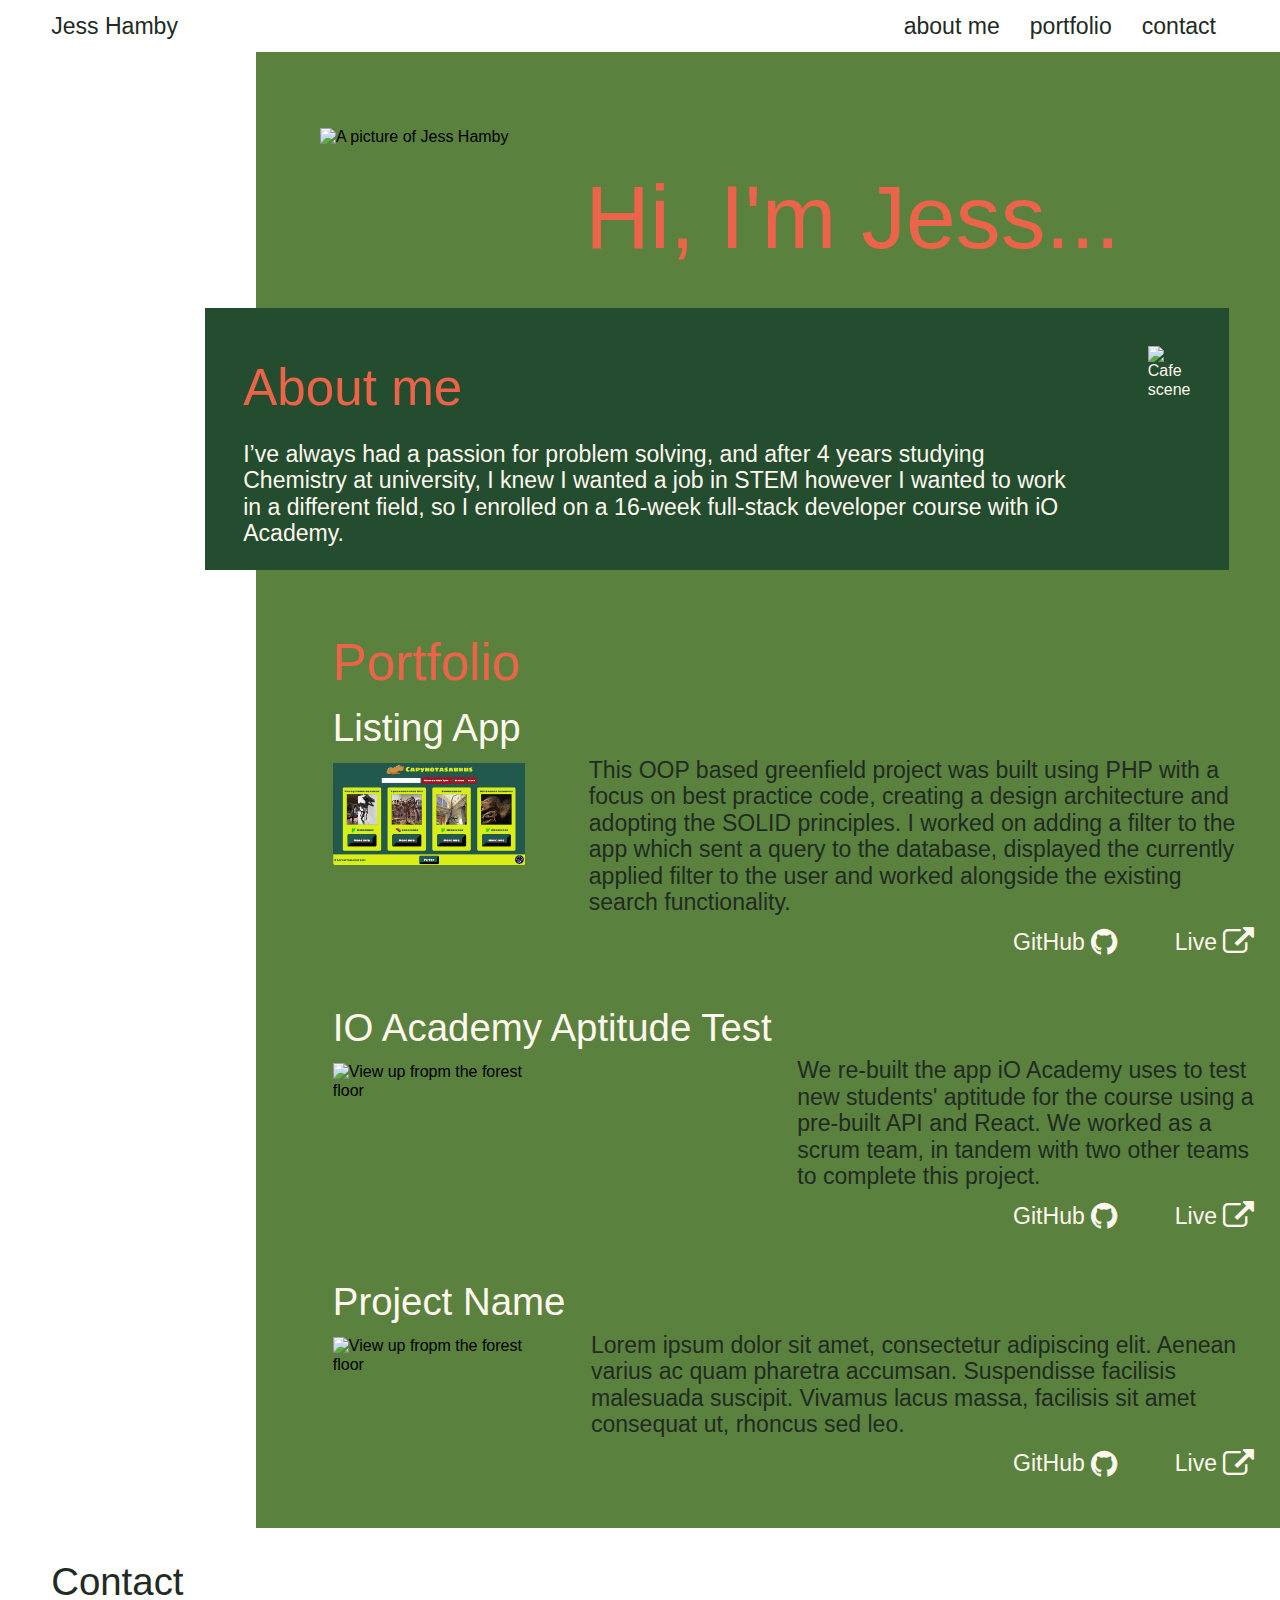
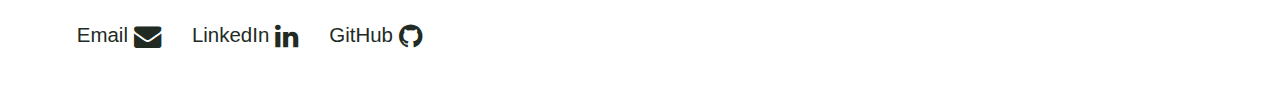
==== index.html @ 1f891fcf "Renamed portfolio.html to index.html, Updated a few project names and descriptions and added a pictu" ====
<!DOCTYPE html>
<html lang="en">
<head>
    <meta charset="UTF-8" />
    <meta name="viewport" content="width=device-width, initial-scale=1.0" />
    <title>Jess Hamby | Portfolio</title>
    <link rel="stylesheet" href="normalize.css" />
    <link rel="stylesheet" href="portfolio.css" />
    <link rel="stylesheet" href="https://cdnjs.cloudflare.com/ajax/libs/font-awesome/4.7.0/css/font-awesome.min.css">
</head>
<body id="body">
	<nav>
		<a href="#body">Jess Hamby</a>
		<div class="nav-links">
			<a href="#about">about me</a>
			<a href="#portfolio">portfolio</a>
			<a href="#contact">contact</a>
		</div>
	</nav>
	<main>
		<!-- Header -->
		<header>
			<img src="https://images.pexels.com/photos/1840101/pexels-photo-1840101.jpeg?auto=compress&cs=tinysrgb&dpr=2&h=750&w=1260" alt="A picture of Jess Hamby" />
			<h1>Hi, I'm Jess...</h1>
		</header>
		
		<!--About -->
		<section class="about" id="about">
			<div class="about-text">
				<h2>About me</h2>
				<p>I’ve always had a passion for problem solving, and after 4 years studying Chemistry at university, I knew I wanted a job in STEM however I wanted to work in a different field, so I enrolled on a 16-week full-stack developer course with iO Academy.</p>
			</div>
			<div>
				<img src="https://images.pexels.com/photos/52576/pexels-photo-52576.jpeg?auto=compress&cs=tinysrgb&dpr=2&w=500" alt="Cafe scene" />
			</div>
		</section>
		
		<!-- Portfolio -->
		<section class="portfolio" id="portfolio">
			
			<!-- Project 1-->
			<h2>Portfolio</h2>
			<section>
				<div>
					<h3>Listing App</h3>
					<img src="Dino_listing_app.png" alt="The dino listing app created in this project" class="portfolio-img" />
				</div>
				<div class="portfolio-text">
					<p>This OOP based greenfield project was built using PHP with a focus on best practice code, creating a design architecture and adopting the SOLID principles. I worked on adding a filter to the app which sent a query to the database, displayed the currently applied filter to the user and worked alongside the existing search functionality. </p>
					<div class="portfolio-links">
						<a href="https://github.com/iO-Academy/2021-aug-dinos-listing" target="_blank">
							GitHub
							<i class="fa fa-github fa-lg"></i>
						</a>
						<a href="https://dev.io-academy.uk/projects/2021-aug/2021-aug-dinos-listing/" target="_blank">
							Live
							<i class="fa fa-external-link fa-lg"></i>
						</a>
					</div>
				</div>
			</section>
			
			<!-- Project 2-->
			<section>
				<div>
					<h3>IO Academy Aptitude Test </h3>
					<img src="https://images.pexels.com/photos/1229102/pexels-photo-1229102.jpeg?auto=compress&cs=tinysrgb&dpr=2&w=500" alt="View up fropm the forest floor" class="portfolio-img"/>
				</div>
				<div class="portfolio-text">
					<p>We re-built the app iO Academy uses to test new students' aptitude for the course using a pre-built API and React. We worked as a scrum team, in tandem with two other teams to complete this project.</p>
					<div class="portfolio-links">
						<a href="https://github.com/iO-Academy/aptitude-test-react" target="_blank">
							GitHub
							<i class="fa fa-github fa-lg"></i>
						</a>
						<a href="#" target="_blank">
							Live
							<i class="fa fa-external-link fa-lg"></i>
						</a>
					</div>
				</div>
			</section>
			
			<!-- Project 3-->
			<section>
				<div>
					<h3>Project Name</h3>
					<img src="https://images.pexels.com/photos/1229102/pexels-photo-1229102.jpeg?auto=compress&cs=tinysrgb&dpr=2&w=500" alt="View up fropm the forest floor" class="portfolio-img"/>
				</div>
				<div class="portfolio-text">
					<p>Lorem ipsum dolor sit amet, consectetur adipiscing elit. Aenean varius ac quam pharetra accumsan. Suspendisse facilisis malesuada suscipit. Vivamus lacus massa, facilisis sit amet consequat ut, rhoncus sed leo.</p>
					<div class="portfolio-links">
						<a href="#" target="_blank">
							GitHub
							<i class="fa fa-github fa-lg"></i>
						</a>
						<a href="#" target="_blank">
							Live
							<i class="fa fa-external-link fa-lg"></i>
						</a>
					</div>
				</div>
			</section>
		</section>
		
	</main>
	
	<footer id="contact">
		<h3>Contact</h3>
		<div>
			<a href="mailto: jesshamby99@gmail.com">
				Email
				<i class="fa fa-envelope fa-lg"></i>
			</a>
			<a href="https://www.linkedin.com/in/jessica-hamby-433b92b7/" target="_blank">
				LinkedIn 
				<i class="fa fa-linkedin fa-lg"></i>
			</a>
			<a href="https://github.com/jesshamby" target="_blank">
				GitHub
				<i class="fa fa-github fa-lg"></i>
			</a>
		</div>
	</footer>
</body>
</html>
---- portfolio.css ----
* {
	box-sizing: border-box;
	font-family: Helvetica, "sans-sarif";
}

h1, h2, h3, h4{
	font-weight: normal;
}

/* Nav bar*/

nav {
	position: fixed;
	width: 100%;
	top: 0;
	left: 0;
	background-color: #FFFFFF;
	display: flex;
	justify-content: space-between;
	z-index: 10;
}

nav, footer {
	padding: 1vw 4vw;
	color: #212B23;
}

a {
	text-decoration: none;
	color: #212B23;
	font-size: 1.8vw;
}

.nav-links a{
	padding: 0 1vw;	
}

h1, h2 {
	color: #EB6449;
}

/* Main */

main{
	background-color: #5B813E;
	padding-top: 6vw;
	margin-left: 20%;
	width: 80%;
}

header {
	display: flex;
	padding: 4vw 1vw 3vw 5vw;
}

header img {
	max-width: 35vw;
}

h1{
	padding: 3vw 0 0 6vw;
	font-size: 7vw;
	margin: 0;
}

section {
	display: flex;
}

h2 {
	font-size: 4vw;
	padding: 4vw 0 0 6vw;
	margin: 0;
}

p {
	font-size: 1.8vw;
}

/* About Me */

.about {
	background-color: #234D2E;
	position: relative;
	left: -4vw;
	color: #FFF7EE;
}

.about h2 {
	padding-left: 0;
}

.about-img {
	display: flex;
	justify-content: center;
	align-items: center;
}

.about img {
	width: 35vw;
	height: 35vw;
	margin: 3vw;
}

.about-text {
	margin: 0 3vw;
}

/* Portfolio */

.portfolio {
	display: flex;
	flex-direction: column;
	padding: 1vw 0;
}

.portfolio-img {
	max-width: 15vw;
	margin: 0 3vw 3vw 6vw;
}

.portfolio h3 {
	padding-left: 6vw;
	margin: 1vw 0;
	white-space: nowrap;
}

h3 {
	font-size: 3vw;
}

h3, .portfolio-links a{
	color: #FFF7EE;
}

.portfolio p {
	margin: 5vw 2vw 1vw 2vw;
	color: #212B23;
}

.portfolio-text {
	display: flex;
	flex-direction: column;
	justify-content: space-between;
	margin-bottom: 3vw;
}

.portfolio-links {
	text-align: right;
}

.portfolio-links a {
	margin: 0 2vw;
}

/* Footer */

footer {
	margin-bottom: 4vw;
}

footer h3 {
	color: #212B23;
	margin: 1.5vw 0;
}

footer a {
	margin-left: 2vw;
	font-size: 1.6vw;
}

/* Font Awesome Icons & hovers */

.fa-github:before {
	content: "\f09b";
}

.fa-linkedin:before {
	content: "\f08c";
}

.fa-envelope:before {
	content: "\f0e0";
}

.fa-external-link:before {
	content: "\f08e";
} 

.fab {
	font-family: "Font Awesome 5 Brands";
}

a:hover {
	color: #EB6449;
}

@media screen and (max-width: 1200px){

	p, footer a, .portfolio a, nav a {
		font-size: 2.7vw;
	}
	
	h2 {
		font-size: 5vw;
	}
	
	h3 {
		font-size: 4vw;
	}

	.portfolio section {
		display: flex;
		flex-direction: column;
	}

	.portfolio p {
		margin: 0 0 1vw 6vw;
	}
	
	.portfolio-img {
		max-width: 20vw;
	}
}

@media screen and (max-width: 900px){
	
	p, footer a, .portfolio a, nav a {
		font-size: 3vw;
	}
	
	.about {
		display: flex;
		flex-direction: column;
	}
}

@media screen and (max-width: 700px){
	
	nav, footer {
		padding: 1vw 2vw;
	}
	
	p, footer a, .portfolio a, nav a {
		font-size: 5vw;
	}
	
	h1 {
		font-size: 8vw;
	}
	
	h2 {
		font-size: 7vw;
	}
	
	h3 {
		font-size: 6vw;
	}
	
	.portfolio p {
		margin-top: 2vw;
	}

	footer div {
		display: flex;
		flex-wrap: wrap;
		margin-left: 1vw;
	}
}
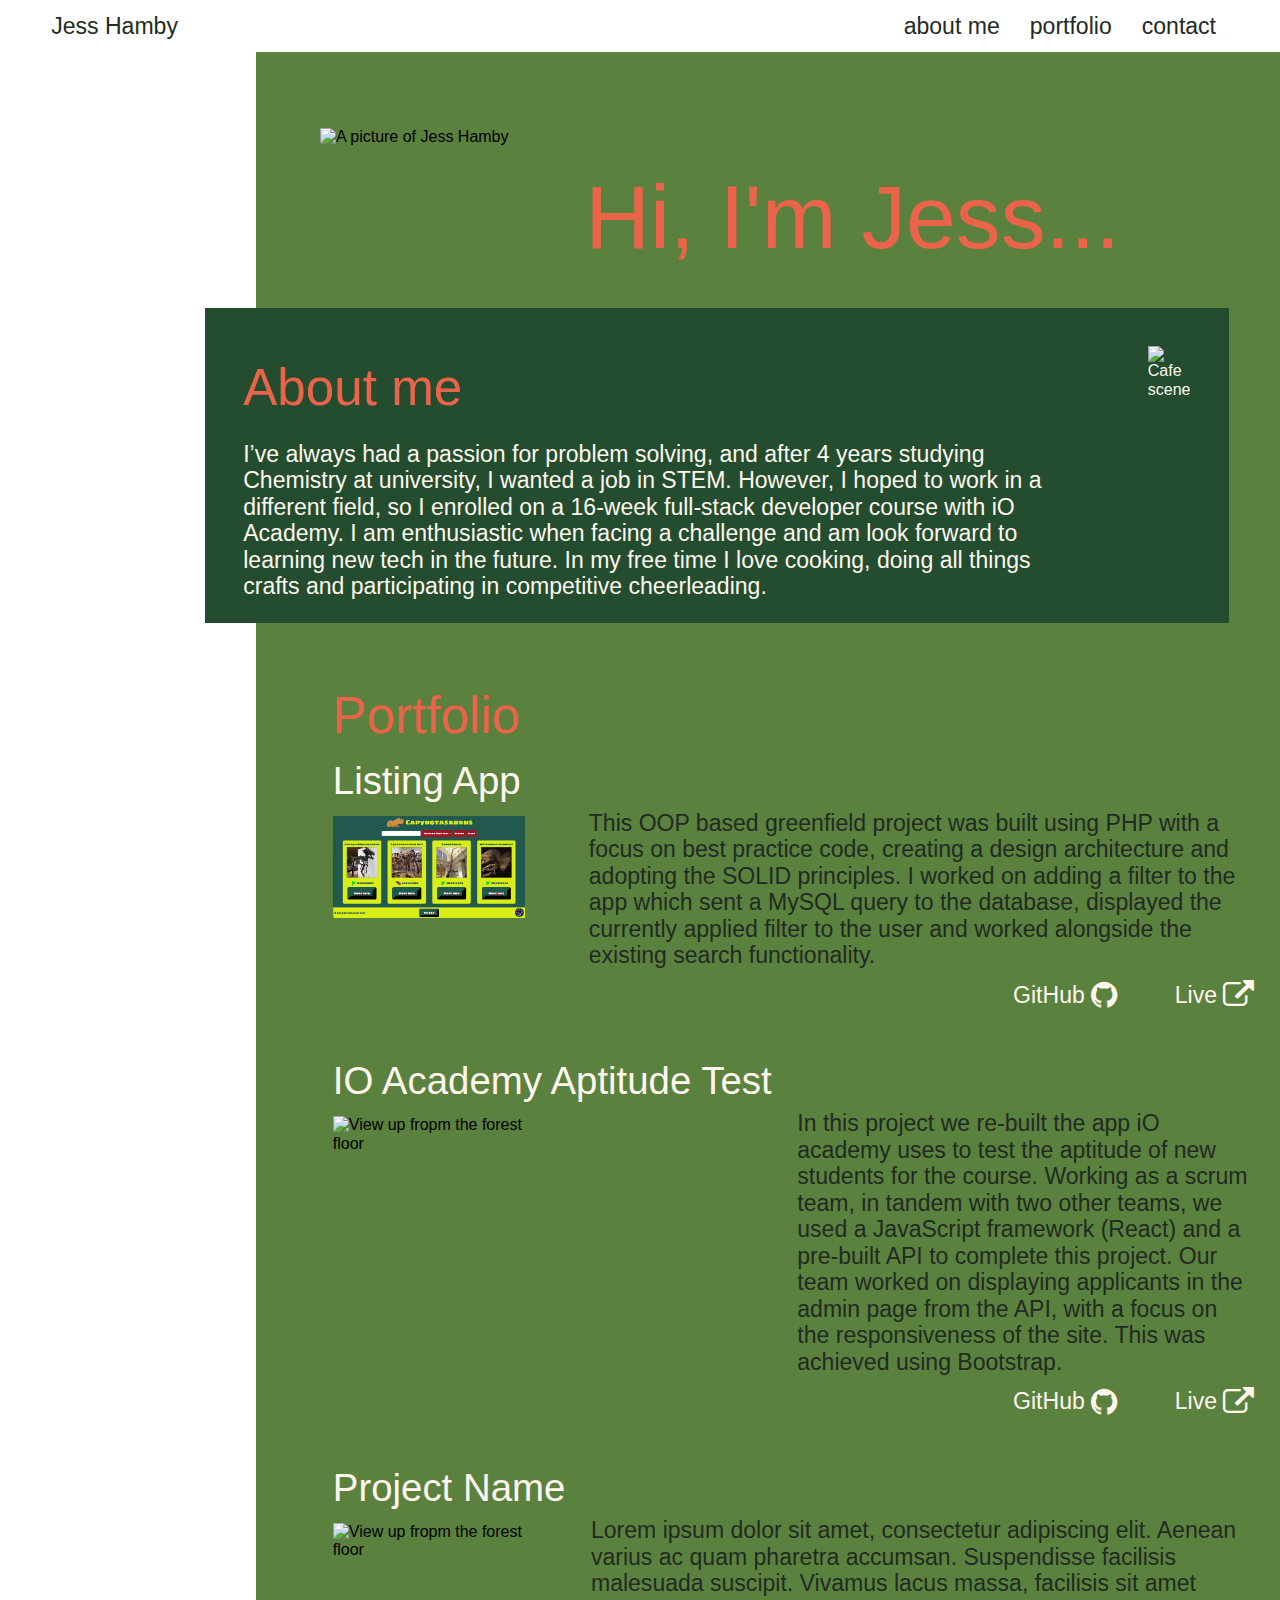
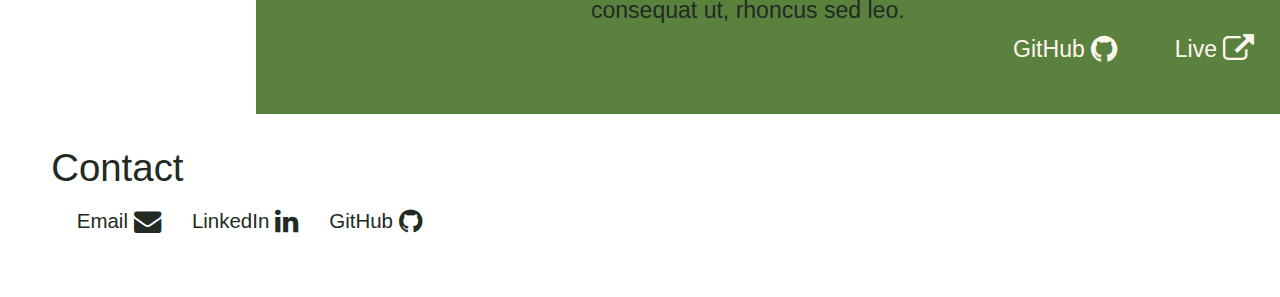
==== commit 95c4a07f: "Updated text and project image size." ====
--- a/index.html
+++ b/index.html
@@ -28,7 +28,7 @@
 		<section class="about" id="about">
 			<div class="about-text">
 				<h2>About me</h2>
-				<p>I’ve always had a passion for problem solving, and after 4 years studying Chemistry at university, I knew I wanted a job in STEM however I wanted to work in a different field, so I enrolled on a 16-week full-stack developer course with iO Academy.</p>
+				<p>I’ve always had a passion for problem solving, and after 4 years studying Chemistry at university, I wanted a job in STEM. However, I hoped to work in a different field, so I enrolled on a 16-week full-stack developer course with iO Academy. I am enthusiastic when facing a challenge and am look forward to learning new tech in the future. In my free time I love cooking, doing all things crafts and participating in competitive cheerleading.</p>
 			</div>
 			<div>
 				<img src="https://images.pexels.com/photos/52576/pexels-photo-52576.jpeg?auto=compress&cs=tinysrgb&dpr=2&w=500" alt="Cafe scene" />
@@ -46,7 +46,7 @@
 					<img src="Dino_listing_app.png" alt="The dino listing app created in this project" class="portfolio-img" />
 				</div>
 				<div class="portfolio-text">
-					<p>This OOP based greenfield project was built using PHP with a focus on best practice code, creating a design architecture and adopting the SOLID principles. I worked on adding a filter to the app which sent a query to the database, displayed the currently applied filter to the user and worked alongside the existing search functionality. </p>
+					<p>This OOP based greenfield project was built using PHP with a focus on best practice code, creating a design architecture and adopting the SOLID principles. I worked on adding a filter to the app which sent a MySQL query to the database, displayed the currently applied filter to the user and worked alongside the existing search functionality.</p>
 					<div class="portfolio-links">
 						<a href="https://github.com/iO-Academy/2021-aug-dinos-listing" target="_blank">
 							GitHub
@@ -67,7 +67,7 @@
 					<img src="https://images.pexels.com/photos/1229102/pexels-photo-1229102.jpeg?auto=compress&cs=tinysrgb&dpr=2&w=500" alt="View up fropm the forest floor" class="portfolio-img"/>
 				</div>
 				<div class="portfolio-text">
-					<p>We re-built the app iO Academy uses to test new students' aptitude for the course using a pre-built API and React. We worked as a scrum team, in tandem with two other teams to complete this project.</p>
+					<p>In this project we re-built the app iO academy uses to test the aptitude of new students for the course. Working as a scrum team, in tandem with two other teams, we used a JavaScript framework (React) and a pre-built API to complete this project. Our team worked on displaying applicants in the admin page from the API, with a focus on the responsiveness of the site. This was achieved using Bootstrap.  </p>
 					<div class="portfolio-links">
 						<a href="https://github.com/iO-Academy/aptitude-test-react" target="_blank">
 							GitHub
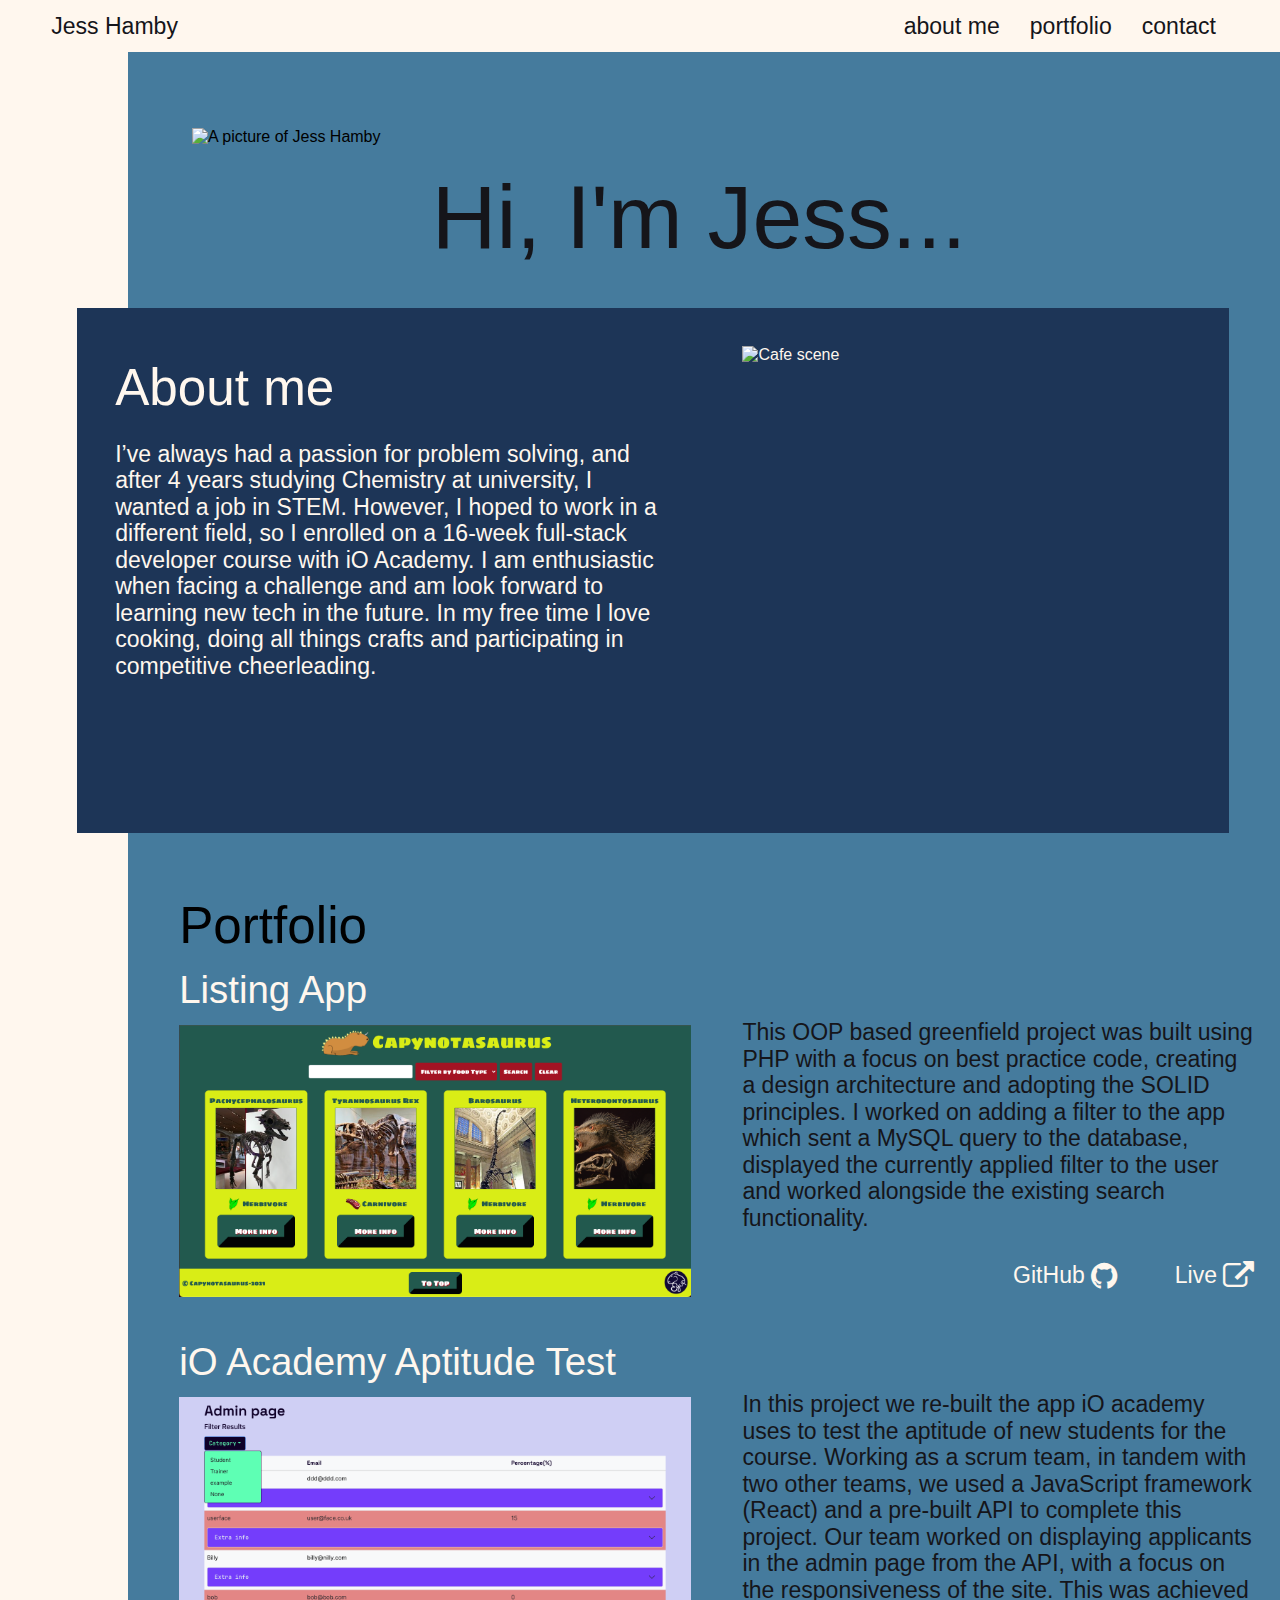
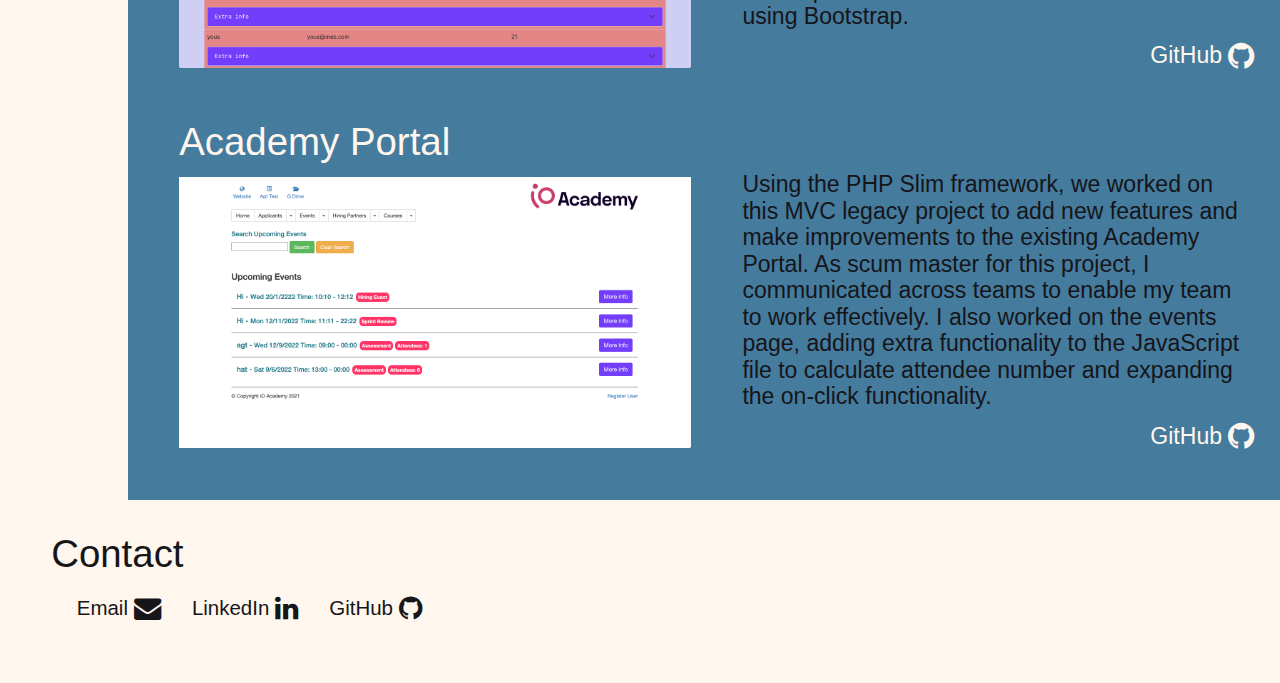
==== commit 5f24aff0: "Changed colour scheme so the contrast ratio is accessible, added an extra project, removed live link" ====
--- a/index.html
+++ b/index.html
@@ -63,8 +63,8 @@
 			<!-- Project 2-->
 			<section>
 				<div>
-					<h3>IO Academy Aptitude Test </h3>
-					<img src="https://images.pexels.com/photos/1229102/pexels-photo-1229102.jpeg?auto=compress&cs=tinysrgb&dpr=2&w=500" alt="View up fropm the forest floor" class="portfolio-img"/>
+					<h3>iO Academy Aptitude Test </h3>
+					<img src="iO_Academy_Aptitude_Test.png" alt="The admin page of the iO Academy aptitude test" class="portfolio-img"/>
 				</div>
 				<div class="portfolio-text">
 					<p>In this project we re-built the app iO academy uses to test the aptitude of new students for the course. Working as a scrum team, in tandem with two other teams, we used a JavaScript framework (React) and a pre-built API to complete this project. Our team worked on displaying applicants in the admin page from the API, with a focus on the responsiveness of the site. This was achieved using Bootstrap.  </p>
@@ -73,10 +73,10 @@
 							GitHub
 							<i class="fa fa-github fa-lg"></i>
 						</a>
-						<a href="#" target="_blank">
-							Live
-							<i class="fa fa-external-link fa-lg"></i>
-						</a>
+<!--						<a href="#" target="_blank">-->
+<!--							Live-->
+<!--							<i class="fa fa-external-link fa-lg"></i>-->
+<!--						</a>-->
 					</div>
 				</div>
 			</section>
@@ -84,20 +84,20 @@
 			<!-- Project 3-->
 			<section>
 				<div>
-					<h3>Project Name</h3>
-					<img src="https://images.pexels.com/photos/1229102/pexels-photo-1229102.jpeg?auto=compress&cs=tinysrgb&dpr=2&w=500" alt="View up fropm the forest floor" class="portfolio-img"/>
+					<h3>Academy Portal</h3>
+					<img src="Academy_Portal.png" alt="The Academy Portal events page" class="portfolio-img"/>
 				</div>
 				<div class="portfolio-text">
-					<p>Lorem ipsum dolor sit amet, consectetur adipiscing elit. Aenean varius ac quam pharetra accumsan. Suspendisse facilisis malesuada suscipit. Vivamus lacus massa, facilisis sit amet consequat ut, rhoncus sed leo.</p>
+					<p>Using the PHP Slim framework, we worked on this MVC legacy project to add new features and make improvements to the existing Academy Portal. As scum master for this project, I communicated across teams to enable my team to work effectively. I also worked on the events page, adding extra functionality to the JavaScript file to calculate attendee number and expanding the on-click functionality. </p>
 					<div class="portfolio-links">
-						<a href="#" target="_blank">
+						<a href="https://github.com/iO-Academy/AcademyPortal" target="_blank">
 							GitHub
 							<i class="fa fa-github fa-lg"></i>
 						</a>
-						<a href="#" target="_blank">
-							Live
-							<i class="fa fa-external-link fa-lg"></i>
-						</a>
+<!--						<a href="#" target="_blank">-->
+<!--							Live-->
+<!--							<i class="fa fa-external-link fa-lg"></i>-->
+<!--						</a>-->
 					</div>
 				</div>
 			</section>
--- a/portfolio.css
+++ b/portfolio.css
@@ -1,269 +1,255 @@
 * {
-	box-sizing: border-box;
-	font-family: Helvetica, "sans-sarif";
-}
-
-h1, h2, h3, h4{
-	font-weight: normal;
-}
-
-/* Nav bar*/
+  box-sizing: border-box;
+  font-family: Helvetica, "sans-sarif";
+}
+
+h1,
+h2,
+h3,
+h4 {
+  font-weight: normal;
+}
+
+body {
+  background-color: #FFF7EE;
+}
+
+/* Font Awesome Icons & hovers */
+.fa-github:before {
+  content: "\f09b";
+}
+
+.fa-linkedin:before {
+  content: "\f08c";
+}
+
+.fa-envelope:before {
+  content: "\f0e0";
+}
+
+.fa-external-link:before {
+  content: "\f08e";
+}
+
+.fab {
+  font-family: "Font Awesome 5 Brands";
+}
+
+a:hover {
+  color: #e63946;
+}
 
 nav {
-	position: fixed;
-	width: 100%;
-	top: 0;
-	left: 0;
-	background-color: #FFFFFF;
-	display: flex;
-	justify-content: space-between;
-	z-index: 10;
+  position: fixed;
+  width: 100%;
+  top: 0;
+  left: 0;
+  background-color: #FFF7EE;
+  display: flex;
+  justify-content: space-between;
+  z-index: 10;
 }
 
 nav, footer {
-	padding: 1vw 4vw;
-	color: #212B23;
+  padding: 1vw 4vw;
+  color: #15151a;
 }
 
 a {
-	text-decoration: none;
-	color: #212B23;
-	font-size: 1.8vw;
-}
-
-.nav-links a{
-	padding: 0 1vw;	
-}
-
-h1, h2 {
-	color: #EB6449;
-}
-
-/* Main */
-
-main{
-	background-color: #5B813E;
-	padding-top: 6vw;
-	margin-left: 20%;
-	width: 80%;
+  text-decoration: none;
+  color: #15151a;
+  font-size: 1.8vw;
+}
+
+.nav-links a {
+  padding: 0 1vw;
+}
+
+header h1 {
+  color: #15151a;
+}
+
+main {
+  background-color: #457b9d;
+  padding-top: 6vw;
+  margin-left: 10%;
+  width: 90%;
 }
 
 header {
-	display: flex;
-	padding: 4vw 1vw 3vw 5vw;
-}
-
+  display: flex;
+  padding: 4vw 1vw 3vw 5vw;
+}
 header img {
-	max-width: 35vw;
-}
-
-h1{
-	padding: 3vw 0 0 6vw;
-	font-size: 7vw;
-	margin: 0;
+  max-width: 35vw;
+}
+
+h1 {
+  padding: 3vw 0 0 4vw;
+  font-size: 7vw;
+  margin: 0;
 }
 
 section {
-	display: flex;
+  display: flex;
 }
 
 h2 {
-	font-size: 4vw;
-	padding: 4vw 0 0 6vw;
-	margin: 0;
+  font-size: 4vw;
+  padding: 4vw 0 0 4vw;
+  margin: 0;
 }
 
 p {
-	font-size: 1.8vw;
-}
-
-/* About Me */
+  font-size: 1.8vw;
+}
 
 .about {
-	background-color: #234D2E;
-	position: relative;
-	left: -4vw;
-	color: #FFF7EE;
-}
-
+  background-color: #1d3557;
+  position: relative;
+  left: -4vw;
+  color: #FFF7EE;
+}
 .about h2 {
-	padding-left: 0;
-}
-
-.about-img {
-	display: flex;
-	justify-content: center;
-	align-items: center;
-}
-
+  padding-left: 0;
+}
 .about img {
-	width: 35vw;
-	height: 35vw;
-	margin: 3vw;
+  display: flex;
+  justify-content: center;
+  align-items: center;
+  width: 35vw;
+  height: 35vw;
+  margin: 3vw;
 }
 
 .about-text {
-	margin: 0 3vw;
-}
-
-/* Portfolio */
+  margin: 0 3vw;
+}
 
 .portfolio {
-	display: flex;
-	flex-direction: column;
-	padding: 1vw 0;
+  display: flex;
+  flex-direction: column;
+  padding: 1vw 0;
+}
+.portfolio h3 {
+  padding-left: 4vw;
+  margin: 1vw 0;
+  white-space: nowrap;
+}
+.portfolio p {
+  margin: 5vw 2vw 1vw 2vw;
+  color: #15151a;
 }
 
 .portfolio-img {
-	max-width: 15vw;
-	margin: 0 3vw 3vw 6vw;
-}
-
-.portfolio h3 {
-	padding-left: 6vw;
-	margin: 1vw 0;
-	white-space: nowrap;
+  max-width: 40vw;
+  margin: 0 2vw 2vw 4vw;
 }
 
 h3 {
-	font-size: 3vw;
-}
-
-h3, .portfolio-links a{
-	color: #FFF7EE;
-}
-
-.portfolio p {
-	margin: 5vw 2vw 1vw 2vw;
-	color: #212B23;
+  font-size: 3vw;
+}
+
+h3,
+.portfolio-links a {
+  color: #FFF7EE;
+}
+
+.portfolio-links a:hover {
+  color: #e63946;
 }
 
 .portfolio-text {
-	display: flex;
-	flex-direction: column;
-	justify-content: space-between;
-	margin-bottom: 3vw;
+  display: flex;
+  flex-direction: column;
+  justify-content: space-between;
+  margin-bottom: 3vw;
 }
 
 .portfolio-links {
-	text-align: right;
-}
-
+  text-align: right;
+}
 .portfolio-links a {
-	margin: 0 2vw;
-}
-
-/* Footer */
+  margin: 0 2vw;
+}
 
 footer {
-	margin-bottom: 4vw;
-}
-
+  margin-bottom: 4vw;
+}
 footer h3 {
-	color: #212B23;
-	margin: 1.5vw 0;
-}
-
+  color: #15151a;
+  margin: 1.5vw 0;
+}
 footer a {
-	margin-left: 2vw;
-	font-size: 1.6vw;
-}
-
-/* Font Awesome Icons & hovers */
-
-.fa-github:before {
-	content: "\f09b";
-}
-
-.fa-linkedin:before {
-	content: "\f08c";
-}
-
-.fa-envelope:before {
-	content: "\f0e0";
-}
-
-.fa-external-link:before {
-	content: "\f08e";
-} 
-
-.fab {
-	font-family: "Font Awesome 5 Brands";
-}
-
-a:hover {
-	color: #EB6449;
-}
-
-@media screen and (max-width: 1200px){
-
-	p, footer a, .portfolio a, nav a {
-		font-size: 2.7vw;
-	}
-	
-	h2 {
-		font-size: 5vw;
-	}
-	
-	h3 {
-		font-size: 4vw;
-	}
-
-	.portfolio section {
-		display: flex;
-		flex-direction: column;
-	}
-
-	.portfolio p {
-		margin: 0 0 1vw 6vw;
-	}
-	
-	.portfolio-img {
-		max-width: 20vw;
-	}
-}
-
-@media screen and (max-width: 900px){
-	
-	p, footer a, .portfolio a, nav a {
-		font-size: 3vw;
-	}
-	
-	.about {
-		display: flex;
-		flex-direction: column;
-	}
-}
-
-@media screen and (max-width: 700px){
-	
-	nav, footer {
-		padding: 1vw 2vw;
-	}
-	
-	p, footer a, .portfolio a, nav a {
-		font-size: 5vw;
-	}
-	
-	h1 {
-		font-size: 8vw;
-	}
-	
-	h2 {
-		font-size: 7vw;
-	}
-	
-	h3 {
-		font-size: 6vw;
-	}
-	
-	.portfolio p {
-		margin-top: 2vw;
-	}
-
-	footer div {
-		display: flex;
-		flex-wrap: wrap;
-		margin-left: 1vw;
-	}
-}+  margin-left: 2vw;
+  font-size: 1.6vw;
+}
+
+@media screen and (max-width: 1200px) {
+  p, footer a, .portfolio a, nav a {
+    font-size: 2.7vw;
+  }
+
+  h2 {
+    font-size: 5vw;
+  }
+
+  h3 {
+    font-size: 4vw;
+  }
+
+  .portfolio section {
+    display: flex;
+    flex-direction: column;
+  }
+  .portfolio p {
+    margin: 0 0 1vw 6vw;
+  }
+
+  .portfolio-img {
+    max-width: 40vw;
+  }
+}
+@media screen and (max-width: 900px) {
+  p, footer a, .portfolio a, nav a {
+    font-size: 3vw;
+  }
+
+  .about {
+    display: flex;
+    flex-direction: column;
+  }
+}
+@media screen and (max-width: 700px) {
+  nav, footer {
+    padding: 1vw 2vw;
+  }
+
+  p, footer a, .portfolio a, nav a {
+    font-size: 5vw;
+  }
+
+  h1 {
+    font-size: 8vw;
+  }
+
+  h2 {
+    font-size: 7vw;
+  }
+
+  h3 {
+    font-size: 6vw;
+  }
+
+  .portfolio p {
+    margin-top: 2vw;
+  }
+
+  footer div {
+    display: flex;
+    flex-wrap: wrap;
+    margin-left: 1vw;
+  }
+}
+
+/*# sourceMappingURL=portfolio.css.map */
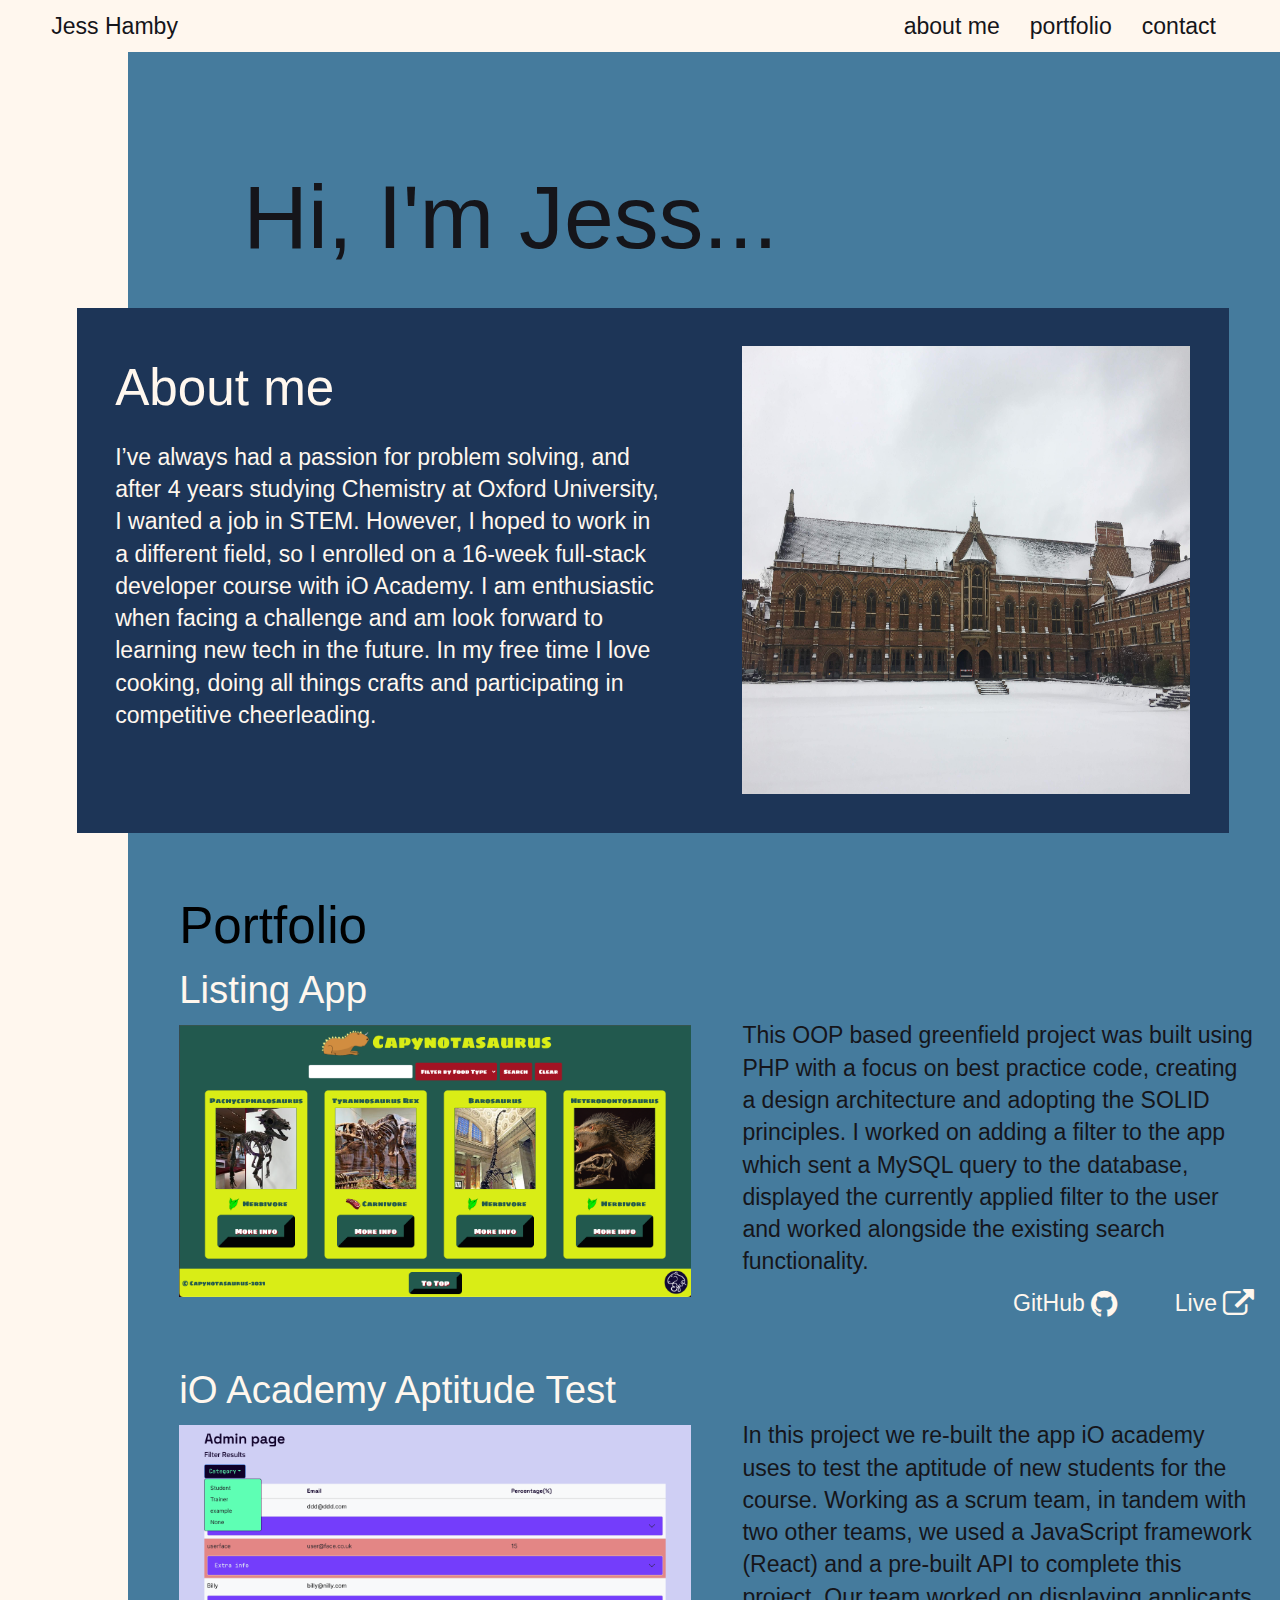
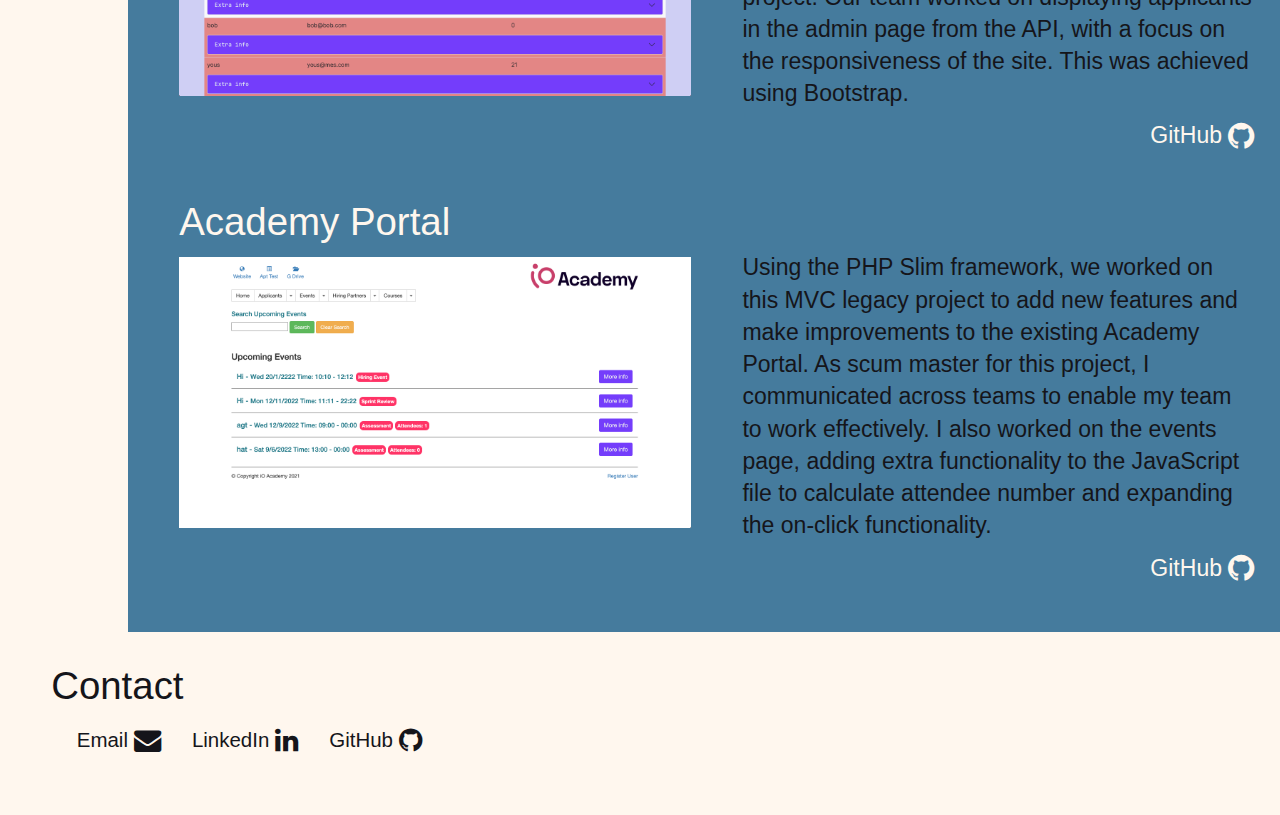
==== commit f5af0451: "Added about photo and removed header photo" ====
--- a/index.html
+++ b/index.html
@@ -20,7 +20,6 @@
 	<main>
 		<!-- Header -->
 		<header>
-			<img src="https://images.pexels.com/photos/1840101/pexels-photo-1840101.jpeg?auto=compress&cs=tinysrgb&dpr=2&h=750&w=1260" alt="A picture of Jess Hamby" />
 			<h1>Hi, I'm Jess...</h1>
 		</header>
 		
@@ -28,10 +27,10 @@
 		<section class="about" id="about">
 			<div class="about-text">
 				<h2>About me</h2>
-				<p>I’ve always had a passion for problem solving, and after 4 years studying Chemistry at university, I wanted a job in STEM. However, I hoped to work in a different field, so I enrolled on a 16-week full-stack developer course with iO Academy. I am enthusiastic when facing a challenge and am look forward to learning new tech in the future. In my free time I love cooking, doing all things crafts and participating in competitive cheerleading.</p>
+				<p>I’ve always had a passion for problem solving, and after 4 years studying Chemistry at Oxford University, I wanted a job in STEM. However, I hoped to work in a different field, so I enrolled on a 16-week full-stack developer course with iO Academy. I am enthusiastic when facing a challenge and am look forward to learning new tech in the future. In my free time I love cooking, doing all things crafts and participating in competitive cheerleading.</p>
 			</div>
 			<div>
-				<img src="https://images.pexels.com/photos/52576/pexels-photo-52576.jpeg?auto=compress&cs=tinysrgb&dpr=2&w=500" alt="Cafe scene" />
+				<img src="Keble.JPG" alt="Cafe scene" />
 			</div>
 		</section>
 		
--- a/portfolio.css
+++ b/portfolio.css
@@ -8,6 +8,10 @@
 h3,
 h4 {
   font-weight: normal;
+}
+
+p {
+  line-height: 1.4;
 }
 
 body {
@@ -80,9 +84,6 @@
   display: flex;
   padding: 4vw 1vw 3vw 5vw;
 }
-header img {
-  max-width: 35vw;
-}
 
 h1 {
   padding: 3vw 0 0 4vw;
